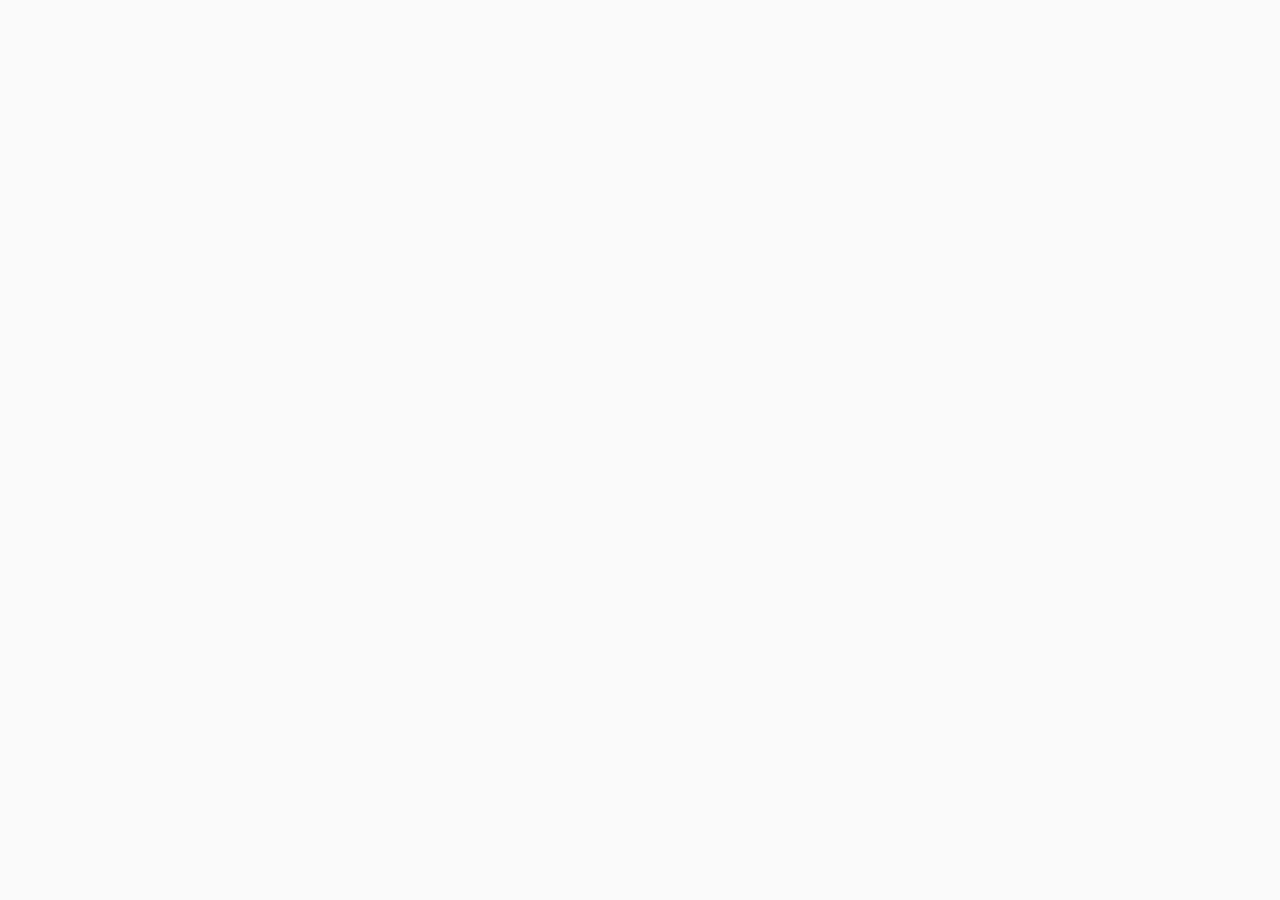
==== index.html @ a57f08d7 "Add site global styles" ====
<!DOCTYPE html>
<html lang="en">
<head>
  <meta charset="UTF-8">
  <meta http-equiv="X-UA-Compatible" content="IE=edge">
  <meta name="viewport" content="width=device-width, initial-scale=1.0">
  <title>Minimalist-Portfolio</title>

  <link rel="stylesheet" href="css/normalize.css">
  <link rel="stylesheet" href="css/main.css">
</head>
<body>
  <!-- SITE HEADEWR -->

  <!-- JAVASCRIPT -->
  <script src="js/main.js"></script>
</body>
</html>
---- css/main.css ----
* {
  box-sizing: border-box;
}

:root {
  --text-color: rgba(51, 50, 61, 0.8);
  --title-color: #33323d;
}

html {
  height: 100%;
}

body {
  height: 100%;
  margin: 0;
  padding: 0;
  font-family: "", "Arial", sans-serif;
  font-size: 12px;
  color: var(--text-color);
  background-color: #fafafa;
}

.button {
  margin: 0;
  padding: 17px 36px 17px 32px;
  border: 1px solid var(--title-color);
  letter-spacing: 2px;
  background-color: transparent;
  color: var(--title-color);
}

.container {
  width: 100%;
  max-width: 1150px;
  margin-left: auto;
  margin-right: auto;
  padding-left: 20px;
  padding-right: 20px;
}
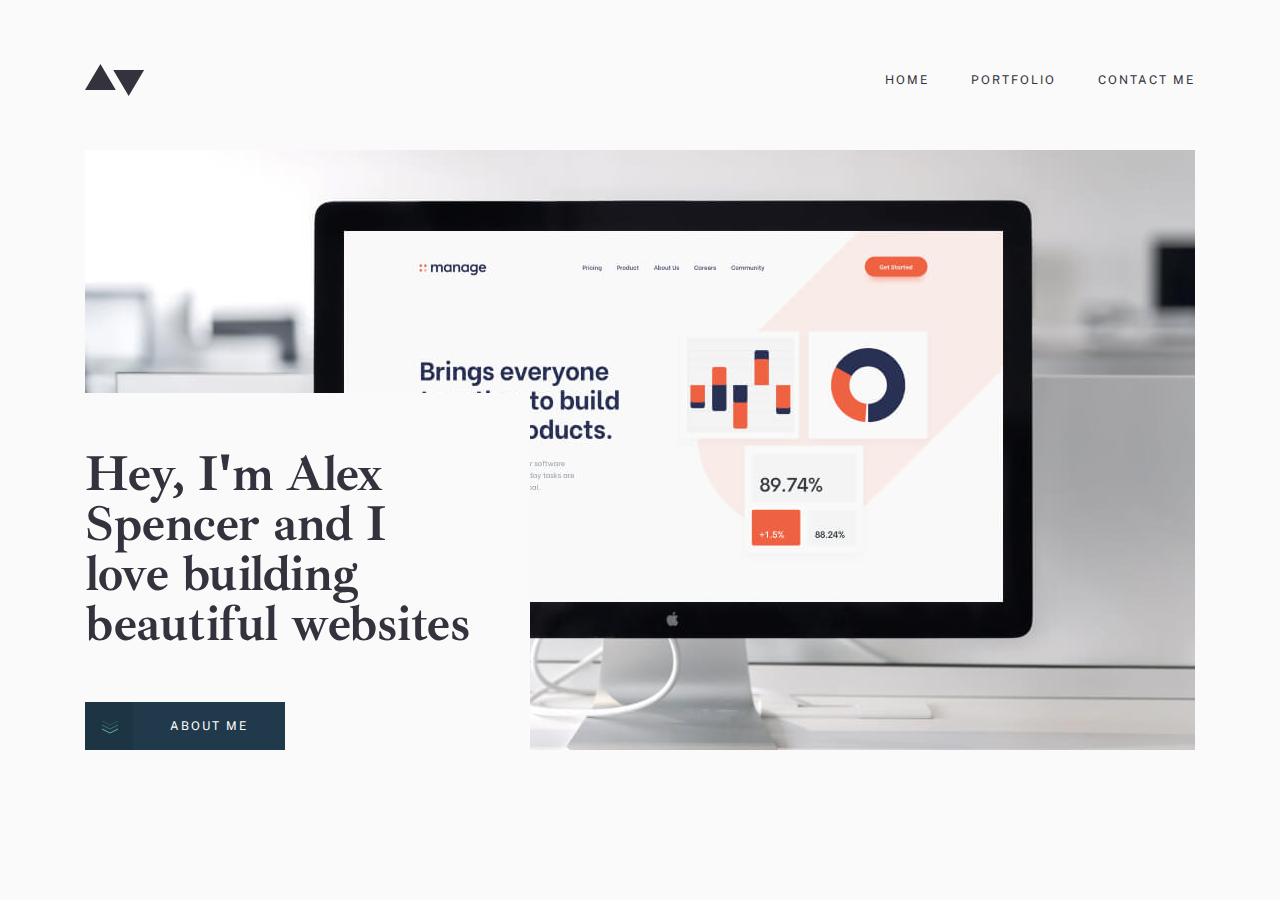
==== commit 4e22b2a3: "Add site header and hero styles" ====
--- a/index.html
+++ b/index.html
@@ -4,6 +4,11 @@
   <meta charset="UTF-8">
   <meta http-equiv="X-UA-Compatible" content="IE=edge">
   <meta name="viewport" content="width=device-width, initial-scale=1.0">
+
+  <link rel="preconnect" href="https://fonts.googleapis.com">
+  <link rel="preconnect" href="https://fonts.gstatic.com" crossorigin>
+  <link href="https://fonts.googleapis.com/css2?family=Ibarra+Real+Nova:wght@700&family=Public+Sans&display=swap" rel="stylesheet">
+
   <title>Minimalist-Portfolio</title>
 
   <link rel="stylesheet" href="css/normalize.css">
@@ -11,7 +16,31 @@
 </head>
 <body>
   <!-- SITE HEADEWR -->
+  <header class="site-header">
+    <div class="site-header__container container">
+      <a class="site-header__logo-link logo-link" href="#">
+        <img class="logo-link__img" src="img/Combined-Shape.svg" alt="logo" width="60" height="32">
+      </a>
+      <nav class="sitenav">
+        <ul class="sitenav__list">
+          <li class="sitenav__item"><a class="sitenav__link" href="index.html" target="blank">Home</a></li>
+          <li class="sitenav__item"><a class="sitenav__link" href="portfolio.html" target="blank">Portfolio</a></li>
+          <li class="sitenav__item"><a class="sitenav__link" href="contact.html" target="blank">Contact me</a></li>
+        </ul>
+      </nav>
+    </div>
+  </header>
 
+  <main class="main-content">
+    <div class="main-content__container container">
+      <div class="main-content__hero hero">
+        <div class="hero__block">
+          <h2 class="hero__title">Hey, I'm Alex Spencer and I love building beautiful websites</h2>
+          <a class="hero__button button" href="#">About me</a>
+        </div>
+      </div>
+    </div>
+  </main>
   <!-- JAVASCRIPT -->
   <script src="js/main.js"></script>
 </body>
--- a/css/main.css
+++ b/css/main.css
@@ -1,5 +1,10 @@
 * {
   box-sizing: border-box;
+}
+
+:focus {
+  outline: 2px solid green;
+  outline-offset: 2px;
 }
 
 :root {
@@ -15,13 +20,16 @@
   height: 100%;
   margin: 0;
   padding: 0;
-  font-family: "", "Arial", sans-serif;
+  font-weight: 400;
+  font-family: "Ibarra Real Nova", "Public Sans", "Arial", sans-serif;
   font-size: 12px;
   color: var(--text-color);
   background-color: #fafafa;
 }
 
 .button {
+  display: inline-block;
+  text-decoration: none;
   margin: 0;
   padding: 17px 36px 17px 32px;
   border: 1px solid var(--title-color);
@@ -37,4 +45,131 @@
   margin-right: auto;
   padding-left: 20px;
   padding-right: 20px;
-}+}
+
+
+/* SITE HEADER */
+
+.site-header__container {
+  display: flex;
+  justify-content: space-between;
+  align-items: center;
+  padding-top: 64px;
+  padding-bottom: 54px;
+}
+
+.site-header__logo-link {
+  margin-right: 40px;
+}
+
+.logo-link {
+  display: flex;
+}
+
+.logo-link__img {
+  display: block;
+  object-fit: contain;
+}
+
+.sitenav__list {
+  display: flex;
+  align-items: center;
+  margin: 0;
+  padding: 0;
+  list-style-type: none;
+}
+
+.sitenav__item:not(:last-child) {
+  margin-right: 42px;
+}
+
+.sitenav__link {
+  display: inline-block;
+  text-decoration: none;
+  text-transform: uppercase;
+  font-family: "Public sans";
+  line-height: 14px;
+  letter-spacing: 2px;
+  color: var(--title-color);
+  transition: color 0.3s ease;
+}
+
+.sitenav__link:hover {
+  color: tomato;
+}
+
+.js-sitenav-link {
+  color: #5fb4a2;
+}
+
+
+/* MAIN CONTENT */
+
+.main-content {
+  flex-grow: 1;
+}
+
+.main-content__container {
+}
+
+.main-content__hero {
+  padding-top: 243px;
+  background-image: url(../img/Bitmap.jpg);
+  background-repeat: no-repeat;
+  background-size: 1110px 600px;
+}
+
+.hero__block {
+  width: 445px;
+  padding-top: 56px;
+  padding-bottom: 55px;
+  background-color: #fafafa;
+}
+
+.hero__title {
+  max-width: 390px;
+  margin-top: 0;
+  margin-bottom: 53px;
+  letter-spacing: -0.5px;
+  font-weight: 700;
+  font-size: 50px;
+  line-height: 50px;
+  color: var(--title-color);
+}
+
+.hero__button {
+  position: relative;
+  width: 200px;
+  padding-left: 48px;
+  padding-right: 0;
+  border: 0;
+  line-height: 14px;
+  text-align: center;
+  letter-spacing: 2px;
+  text-transform: uppercase;
+  font-family: "Public Sans";
+  color: #fff;
+  background-color: #203a4c;
+}
+
+
+.hero__button::before {
+  content: "";
+  position: absolute;
+  left: 0;
+  top: 0;
+  width: 48px;
+  height: 48px;
+  background-color: rgba(0, 0, 0, 0.1);
+  background-image: url(../img/hero-btn.svg);
+  background-repeat: no-repeat;
+  background-position: 16px 18px;
+}
+
+.hero__button:hover {
+  opacity: 0.8;
+}
+
+.hero__button:active {
+  transform: translateY(2px);
+}
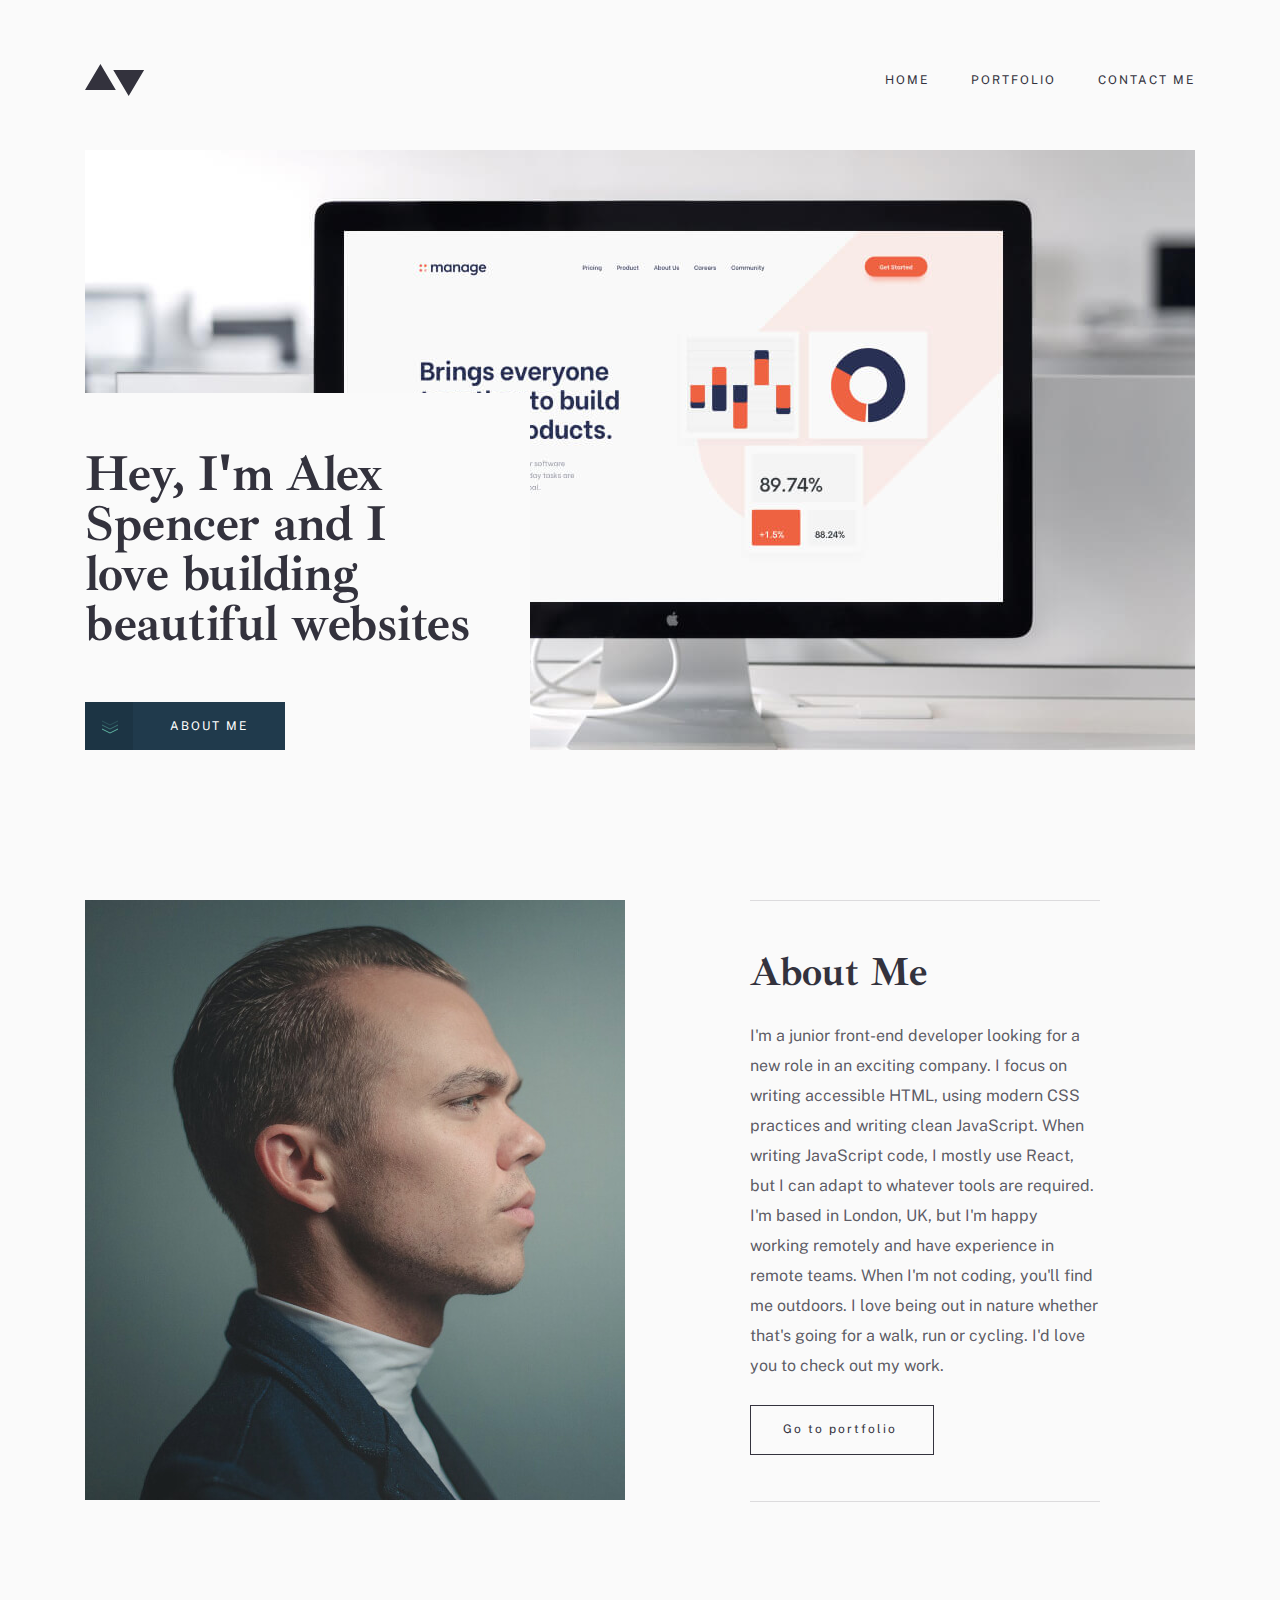
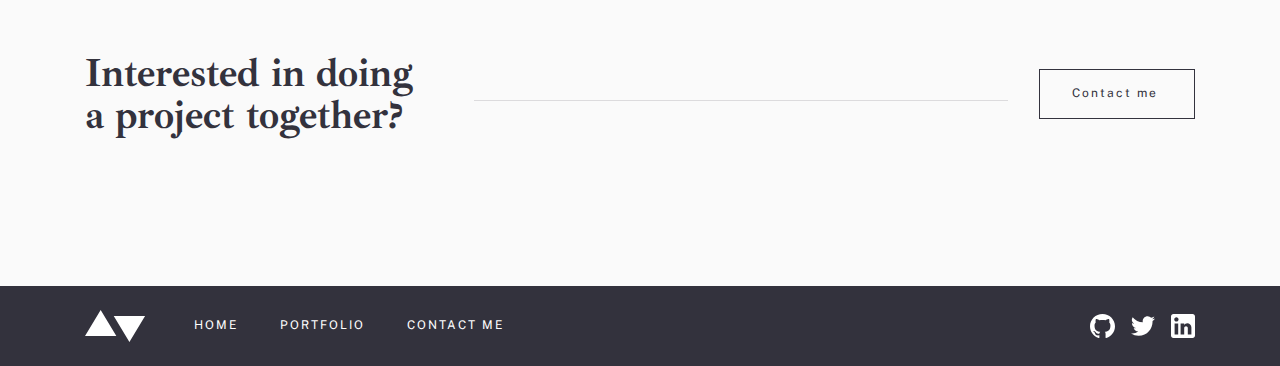
==== commit 73bc59f0: "Finished site styles" ====
--- a/index.html
+++ b/index.html
@@ -33,14 +33,60 @@
 
   <main class="main-content">
     <div class="main-content__container container">
+
+      <!-- HERO -->
       <div class="main-content__hero hero">
         <div class="hero__block">
           <h2 class="hero__title">Hey, I'm Alex Spencer and I love building beautiful websites</h2>
           <a class="hero__button button" href="#">About me</a>
         </div>
       </div>
+
+      <div class="main-content__about about">
+        <img class="about__img" src="img/about-img.jpg" alt="about me" srcset="img/about-img.jpg 1x, img/about-img@2x.jpg 2x" width="540" height="600">
+        <div class="about__block">
+          <h2 class="about__title">About Me</h2>
+          <p class="about__text">I'm a junior front-end developer looking for a new role in an exciting company. I focus on writing accessible HTML, using modern CSS practices and writing clean JavaScript. When writing JavaScript code, I mostly use React, but I can adapt to whatever tools are required. I'm based in London, UK, but I'm happy working remotely and have experience in remote teams. When I'm not coding, you'll find me outdoors. I love being out in nature whether that's going for a walk, run or cycling. I'd love you to check out my work.</p>
+          <a class="about__link button" href="#">Go to portfolio</a>
+        </div>
+      </div>
     </div>
   </main>
+
+  <!-- FOOTER -->
+  <footer class="site-footer">
+    <div class="site-footer__container container">
+      <div class="site-footer__footer-top footer-top">
+        <h2 class="footer-top__title">Interested in doing a project together?</h2>
+        <a class="footer-top__link button" href="#">Contact me</a>
+      </div>
+    </div>
+    <div class="site-footer__footer-bottom footer-bottom">
+      <div class="footer-bottom__container container">
+        <a class="site-footer__logo-link logo-link" href="#">
+          <svg class="logo-link__img" width="61" height="32" fill="none" xmlns="http://www.w3.org/2000/svg"><path fill-rule="evenodd" clip-rule="evenodd" d="M31.347 26.122 15.673 0 0 26.122h31.347ZM60.082 5.878 44.408 32 28.735 5.878h31.347Z" fill="#fff"/></svg>
+        </a>
+        <nav class="footer-bottom__sitenav sitenav">
+          <ul class="sitenav__list">
+            <li class="sitenav__item"><a class="sitenav__link" href="index.html" target="blank">Home</a></li>
+            <li class="sitenav__item"><a class="sitenav__link" href="portfolio.html" target="blank">Portfolio</a></li>
+            <li class="sitenav__item"><a class="sitenav__link" href="contact.html" target="blank">Contact me</a></li>
+          </ul>
+        </nav>
+        <div class="footer-bottom__addres">
+          <a class="footer-bottom__logo-link" href="#">
+            <svg width="25" height="24" fill="none" xmlns="http://www.w3.org/2000/svg"><path d="M12.5 0C5.594 0 0 5.51 0 12.305c0 5.437 3.581 10.048 8.547 11.674.625.116.854-.265.854-.592 0-.292-.01-1.066-.016-2.092-3.477.742-4.21-1.65-4.21-1.65-.569-1.42-1.39-1.8-1.39-1.8-1.133-.764.087-.748.087-.748 1.255.086 1.914 1.268 1.914 1.268 1.115 1.881 2.927 1.338 3.641 1.024.113-.797.434-1.338.792-1.646-2.776-.308-5.694-1.366-5.694-6.08 0-1.343.484-2.44 1.286-3.302-.14-.31-.562-1.562.11-3.256 0 0 1.047-.33 3.437 1.261 1-.273 2.063-.409 3.125-.415 1.063.006 2.125.142 3.125.415 2.375-1.591 3.422-1.261 3.422-1.261.672 1.694.25 2.945.125 3.256.797.861 1.281 1.959 1.281 3.302 0 4.727-2.921 5.767-5.703 6.07.438.369.844 1.123.844 2.276 0 1.647-.015 2.97-.015 3.37 0 .322.218.707.859.584 5-1.615 8.579-6.23 8.579-11.659C25 5.51 19.403 0 12.5 0Z" fill="currentColor"/></svg>
+          </a>
+          <a class="footer-bottom__logo-link" href="#">
+            <svg width="24" height="20" fill="none" xmlns="http://www.w3.org/2000/svg"><path d="M24 2.557a9.83 9.83 0 0 1-2.828.775A4.932 4.932 0 0 0 23.337.608a9.864 9.864 0 0 1-3.127 1.195A4.916 4.916 0 0 0 16.616.248c-3.179 0-5.515 2.966-4.797 6.045A13.978 13.978 0 0 1 1.671 1.149a4.93 4.93 0 0 0 1.523 6.574 4.903 4.903 0 0 1-2.229-.616c-.054 2.281 1.581 4.415 3.949 4.89a4.935 4.935 0 0 1-2.224.084 4.928 4.928 0 0 0 4.6 3.419A9.9 9.9 0 0 1 0 17.54a13.94 13.94 0 0 0 7.548 2.212c9.142 0 14.307-7.721 13.995-14.646A10.025 10.025 0 0 0 24 2.557Z" fill="currentColor"/></svg>
+          </a>
+          <a class="footer-bottom__logo-link" href="#">
+            <svg width="24" height="24" fill="none" xmlns="http://www.w3.org/2000/svg"><path fill-rule="evenodd" clip-rule="evenodd" d="M2.4 0h19.2C22.92 0 24 1.08 24 2.4v19.2c0 1.32-1.08 2.4-2.4 2.4H2.4C1.08 24 0 22.92 0 21.6V2.4C0 1.08 1.08 0 2.4 0Zm1.2 20.4h3.6V9.6H3.6v10.8ZM5.4 7.56c-1.2 0-2.16-.96-2.16-2.16 0-1.2.96-2.16 2.16-2.16 1.2 0 2.16.96 2.16 2.16 0 1.2-.96 2.16-2.16 2.16ZM16.8 20.4h3.6v-6.84c0-2.28-1.92-4.2-4.2-4.2-1.08 0-2.4.72-3 1.68V9.6H9.6v10.8h3.6v-6.36c0-.96.84-1.8 1.8-1.8.96 0 1.8.84 1.8 1.8v6.36Z" fill="currentColor"/></svg>
+          </a>
+        </div>
+      </div>
+    </div>
+  </footer>
   <!-- JAVASCRIPT -->
   <script src="js/main.js"></script>
 </body>
--- a/css/main.css
+++ b/css/main.css
@@ -17,6 +17,8 @@
 }
 
 body {
+  display: flex;
+  flex-direction: column;
   height: 100%;
   margin: 0;
   padding: 0;
@@ -34,8 +36,15 @@
   padding: 17px 36px 17px 32px;
   border: 1px solid var(--title-color);
   letter-spacing: 2px;
+  font-family: Public sans;
   background-color: transparent;
   color: var(--title-color);
+  transition: background-color 0.3s ease, color 0.3s ease;
+}
+
+.button:hover {
+  color: #fff;
+  background-color: var(--title-color);
 }
 
 .container {
@@ -109,9 +118,6 @@
   flex-grow: 1;
 }
 
-.main-content__container {
-}
-
 .main-content__hero {
   padding-top: 243px;
   background-image: url(../img/Bitmap.jpg);
@@ -122,7 +128,6 @@
 .hero__block {
   width: 445px;
   padding-top: 56px;
-  padding-bottom: 55px;
   background-color: #fafafa;
 }
 
@@ -152,6 +157,9 @@
   background-color: #203a4c;
 }
 
+.hero__button:active {
+  transform: translateY(2px);
+}
 
 .hero__button::before {
   content: "";
@@ -170,6 +178,130 @@
   opacity: 0.8;
 }
 
-.hero__button:active {
-  transform: translateY(2px);
-}
+
+/* ABOUT ME */
+.main-content__about {
+  display: flex;
+  padding-top: 150px;
+  padding-bottom: 150px;
+}
+
+.about__img {
+  width: 540px;
+  height: 600px;
+  object-fit: cover;
+  margin-right: 125px;
+}
+
+.about__block {
+  width: 350px;
+  padding-top: 50px;
+  padding-bottom: 46px;
+  border-top: 1px solid rgba(51, 50, 61, 0.15);
+  border-bottom: 1px solid rgba(51, 50, 61, 0.15);
+}
+
+.about__title {
+  margin-top: 0;
+  margin-bottom: 28px;
+  font-weight: 700;
+  font-size: 40px;
+  line-height: 42px;
+  letter-spacing: -0.4;
+  flex-grow: 1;
+  color: var(--title-color);
+}
+
+.about__text {
+  margin-top: 0;
+  margin-bottom: 24px;
+  font-weight: 400;
+  font-size: 16px;
+  line-height: 30px;
+  font-family: "Public sans";
+}
+
+
+/* FOOTER */
+
+.site-footer__footer-top {
+  display: flex;
+  align-items: center;
+  justify-content: space-between;
+  padding-bottom: 150px;
+}
+
+.footer-top {
+}
+
+.footer-top__title {
+  max-width: 350px;
+  margin: 0;
+  margin-right: 32px;
+  font-size: 40px;
+  line-height: 42px;
+  color: var(--title-color);
+}
+
+.footer-top__link {
+  position: relative;
+  margin-left: 32px;
+}
+
+.footer-top__link::before {
+  position: absolute;
+  top: 30px;
+  left: -566px;
+  width: 534px;
+  height: 1px;
+  background-color: rgba(51, 50, 61, 0.15);
+  content: "";
+}
+
+
+/* FOOTER BOTTOM */
+
+.site-footer__footer-bottom {
+  background-color: #33323d;
+}
+
+.footer-bottom__container {
+  display: flex;
+  align-items: center;
+  padding-top: 24px;
+  padding-bottom: 24px;
+  flex-grow: 1;
+}
+
+.site-footer__logo-link {
+  display: flex;
+  margin-right: 48px;
+}
+
+.footer-bottom__sitenav {
+  margin-right: auto;
+}
+
+footer .sitenav__link {
+  display: inline-block;
+  color: #fff;
+}
+
+.footer-bottom__logo-link:not(:last-child) {
+  margin-right: 16px;
+}
+
+.footer-bottom__addres {
+  display: flex;
+  align-items: center;
+}
+
+.footer-bottom__logo-link {
+  display: inline-flex;
+  color: #fff;
+  transition: color 0.3s ease;
+}
+
+.footer-bottom__logo-link:hover {
+  color: tomato;
+}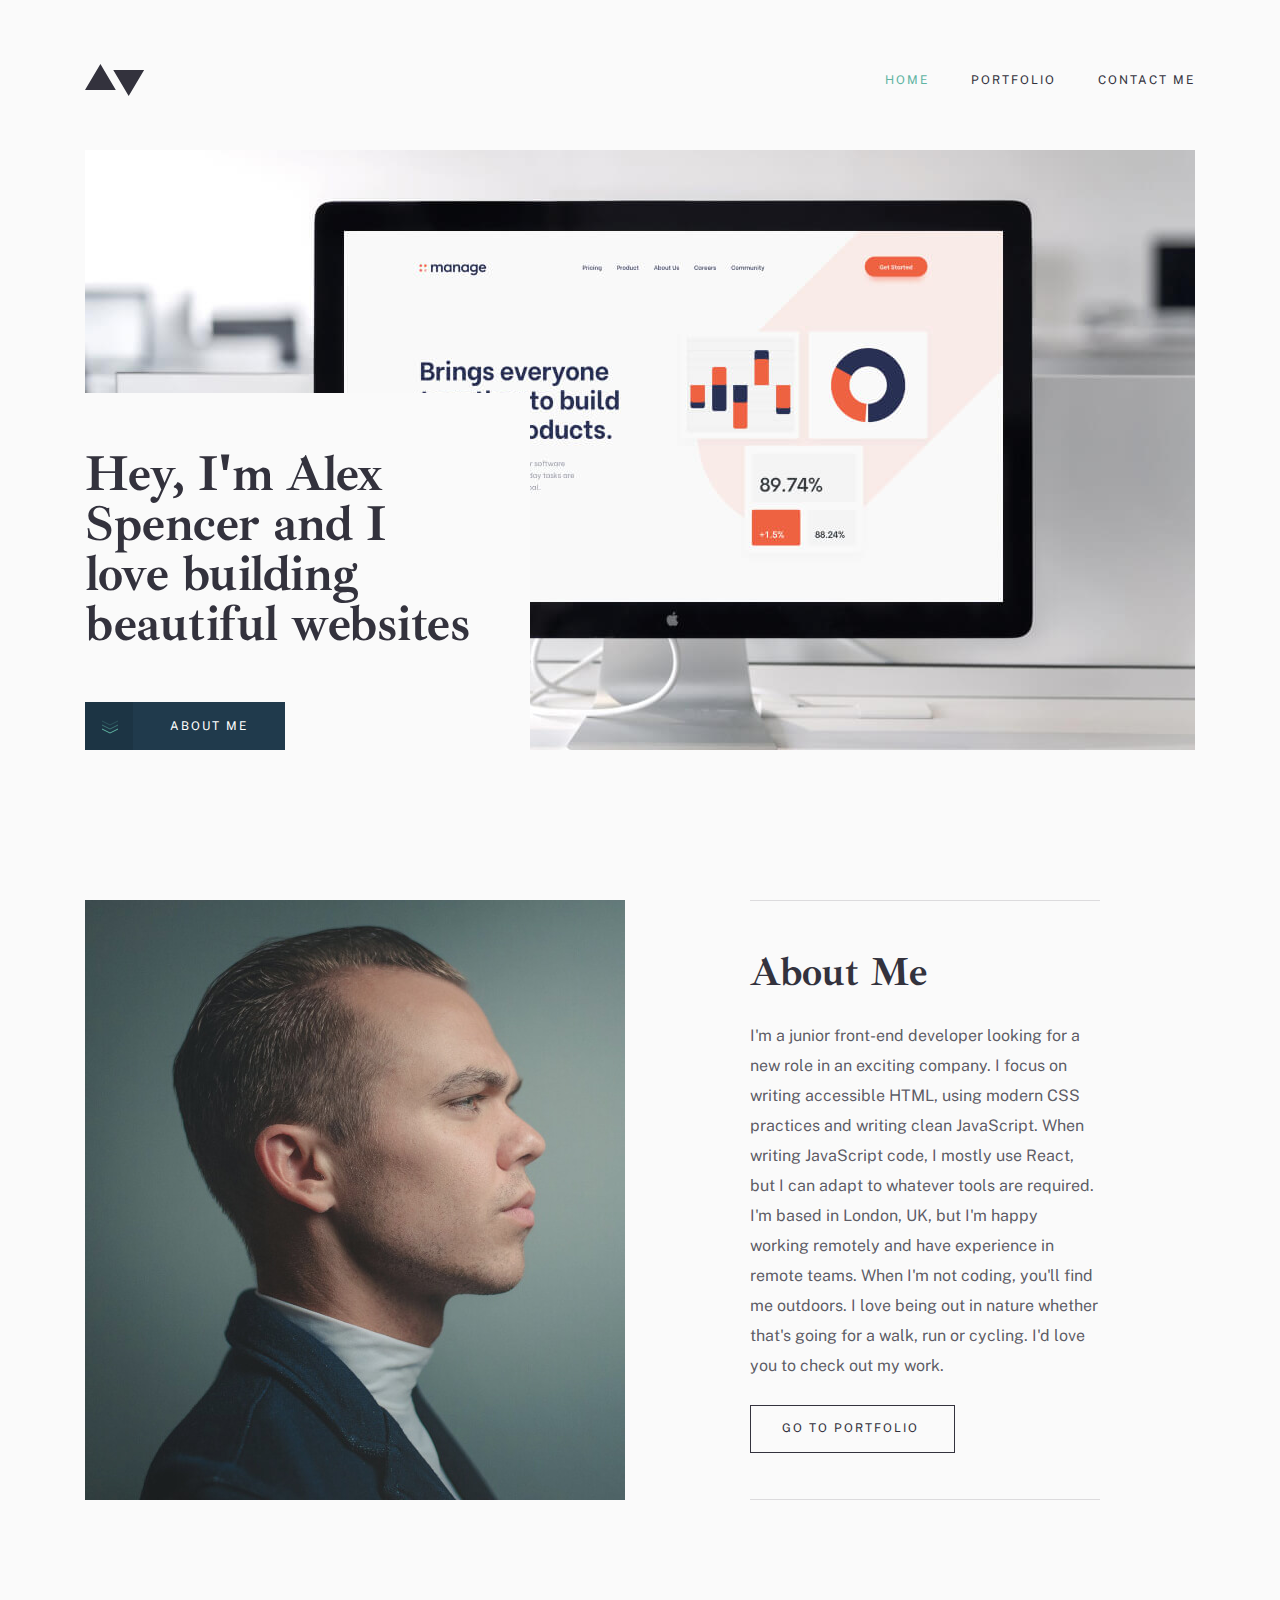
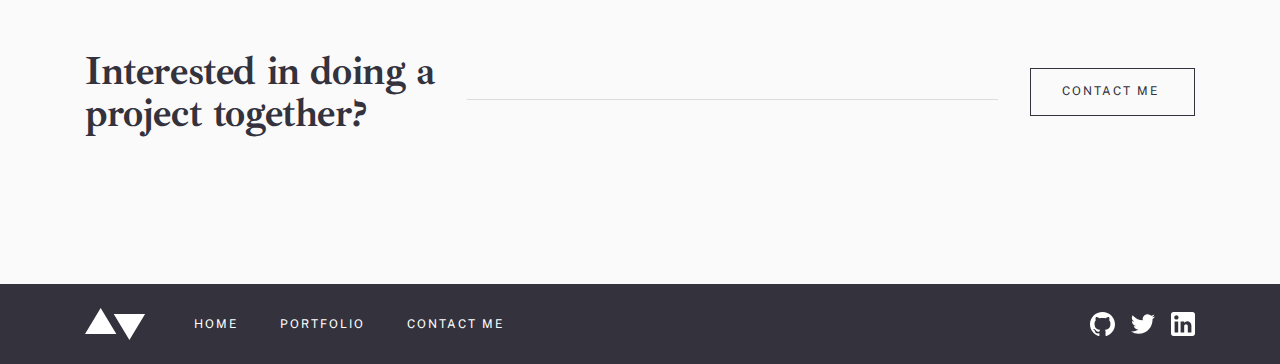
==== commit f6adb11d: "Errors found on the site have been corrected" ====
--- a/index.html
+++ b/index.html
@@ -23,7 +23,7 @@
       </a>
       <nav class="sitenav">
         <ul class="sitenav__list">
-          <li class="sitenav__item"><a class="sitenav__link" href="index.html" target="blank">Home</a></li>
+          <li class="sitenav__item"><a class="sitenav__link active-item" href="index.html" target="blank">Home</a></li>
           <li class="sitenav__item"><a class="sitenav__link" href="portfolio.html" target="blank">Portfolio</a></li>
           <li class="sitenav__item"><a class="sitenav__link" href="contact.html" target="blank">Contact me</a></li>
         </ul>
@@ -36,8 +36,9 @@
 
       <!-- HERO -->
       <div class="main-content__hero hero">
+        <img class="hero__img" src="img/Bitmap.jpg" alt="hero bg img" srcset="img/Bitmap.jpg 1x,  img/Bitmap@2x.jpg 2x">
         <div class="hero__block">
-          <h2 class="hero__title">Hey, I'm Alex Spencer and I love building beautiful websites</h2>
+          <h1 class="hero__title">Hey, I'm Alex Spencer and I love building beautiful websites</h1>
           <a class="hero__button button" href="#">About me</a>
         </div>
       </div>
@@ -50,17 +51,18 @@
           <a class="about__link button" href="#">Go to portfolio</a>
         </div>
       </div>
+
+        <div class="main-content__interest interest">
+          <h2 class="interest__title">Interested in doing a project together?</h2>
+          <a class="interest__link button" href="#">Contact me</a>
+        </div>
     </div>
   </main>
 
+
   <!-- FOOTER -->
+
   <footer class="site-footer">
-    <div class="site-footer__container container">
-      <div class="site-footer__footer-top footer-top">
-        <h2 class="footer-top__title">Interested in doing a project together?</h2>
-        <a class="footer-top__link button" href="#">Contact me</a>
-      </div>
-    </div>
     <div class="site-footer__footer-bottom footer-bottom">
       <div class="footer-bottom__container container">
         <a class="site-footer__logo-link logo-link" href="#">
--- a/css/main.css
+++ b/css/main.css
@@ -3,8 +3,8 @@
 }
 
 :focus {
-  outline: 2px solid green;
-  outline-offset: 2px;
+  outline: 3px dotted green;
+  outline-offset: 3px;
 }
 
 :root {
@@ -33,18 +33,24 @@
   display: inline-block;
   text-decoration: none;
   margin: 0;
-  padding: 17px 36px 17px 32px;
+  padding: 16px 35px 16px 31px;
   border: 1px solid var(--title-color);
   letter-spacing: 2px;
   font-family: Public sans;
+  text-transform: uppercase;
   background-color: transparent;
   color: var(--title-color);
   transition: background-color 0.3s ease, color 0.3s ease;
+  white-space: nowrap;
 }
 
 .button:hover {
   color: #fff;
   background-color: var(--title-color);
+}
+
+.button:active {
+  opacity: 0.6;
 }
 
 .container {
@@ -103,12 +109,12 @@
   transition: color 0.3s ease;
 }
 
+.active-item {
+  color: #5fb4a2;
+}
+
 .sitenav__link:hover {
-  color: tomato;
-}
-
-.js-sitenav-link {
-  color: #5fb4a2;
+  opacity: 0.8;
 }
 
 
@@ -118,14 +124,25 @@
   flex-grow: 1;
 }
 
+.main-content__container {
+  padding-bottom: 75px;
+}
+
 .main-content__hero {
-  padding-top: 243px;
-  background-image: url(../img/Bitmap.jpg);
-  background-repeat: no-repeat;
-  background-size: 1110px 600px;
+  position: relative;
+  margin-bottom: 75px;
+}
+
+.hero__img {
+  display: block;
+  width: 1110px;
+  height: 600px;
 }
 
 .hero__block {
+  position: absolute;
+  bottom: 0;
+  left: 0;
   width: 445px;
   padding-top: 56px;
   background-color: #fafafa;
@@ -147,6 +164,8 @@
   width: 200px;
   padding-left: 48px;
   padding-right: 0;
+  padding-top: 17px;
+  padding-bottom: 17px;
   border: 0;
   line-height: 14px;
   text-align: center;
@@ -182,19 +201,26 @@
 /* ABOUT ME */
 .main-content__about {
   display: flex;
-  padding-top: 150px;
-  padding-bottom: 150px;
+  padding-top: 75px;
+  padding-bottom: 75px;
 }
 
 .about__img {
+  display: block;
   width: 540px;
   height: 600px;
   object-fit: cover;
   margin-right: 125px;
 }
 
+.about__link {
+  text-transform: uppercase;
+  letter-spacing: 2px;
+}
+
 .about__block {
-  width: 350px;
+  width: 100%;
+  max-width: 350px;
   padding-top: 50px;
   padding-bottom: 46px;
   border-top: 1px solid rgba(51, 50, 61, 0.15);
@@ -224,38 +250,37 @@
 
 /* FOOTER */
 
-.site-footer__footer-top {
+.main-content__interest {
   display: flex;
   align-items: center;
   justify-content: space-between;
-  padding-bottom: 150px;
-}
-
-.footer-top {
-}
-
-.footer-top__title {
+  padding-top: 75px;
+  padding-bottom: 75px;
+}
+
+
+.main-content__interest::before {
+  width: 100%;
+  height: 1px;
+  margin-top: 14px;
+  background-color: rgba(51, 50, 61, 0.15);
+  content: "";
+}
+
+.interest__title {
+  order: -1;
+  width: 100%;
   max-width: 350px;
   margin: 0;
   margin-right: 32px;
   font-size: 40px;
   line-height: 42px;
-  color: var(--title-color);
-}
-
-.footer-top__link {
-  position: relative;
+  letter-spacing: -0.4px;
+  color: var(--title-color);
+}
+
+.interest__link {
   margin-left: 32px;
-}
-
-.footer-top__link::before {
-  position: absolute;
-  top: 30px;
-  left: -566px;
-  width: 534px;
-  height: 1px;
-  background-color: rgba(51, 50, 61, 0.15);
-  content: "";
 }
 
 
@@ -303,5 +328,104 @@
 }
 
 .footer-bottom__logo-link:hover {
-  color: tomato;
+  color: #5fb4a2;
+}
+
+
+/* PORTFOLIO INDEX */
+
+.main-content__feature {
+  display: flex;
+  justify-content: space-between;
+  padding-top: 40px;
+  padding-bottom: 40px;
+  padding-right: 95px;
+}
+
+.feature-last {
+  padding-bottom: 75px;
+}
+
+.feature__block-img {
+  width: 540px;
+  height: 500px;
+  padding: 50px 54px 0;
+  background-color: transparent;
+  overflow: hidden;
+  flex-shrink: 0;
+}
+
+.manage-img-block {
+  background-color: #ffefec;
+}
+
+.bookmark-img-block {
+  background-color: #4f63d8;
+}
+
+.insure-img-block {
+  background-color: #9A99AB;
+}
+
+.fylo-img-block {
+  background-color: #41b4d3;
+}
+
+.main-content__feature:nth-child(2n) {
+  padding-left: 95px;
+  padding-right: 0;
+  display: flex;
+  flex-direction: row-reverse;
+}
+
+
+.manage-img {
+  box-shadow: 0px 2px 46px 0px #F3603C19;
+}
+
+.bookmark-img {
+  box-shadow: 20px 20px 0px 0px #00000026;
+}
+
+.feature__content {
+  width: 350px;
+  padding-top: 103px;
+  padding-bottom: 103px;
+  border-top: 1px solid rgba(51, 50, 61, 0.15);
+  border-bottom: 1px solid rgba(51, 50, 61, 0.15);
+}
+
+.feature__title {
+  margin-top: 0;
+  margin-bottom: 28px;
+  font-weight: 700;
+  font-size: 40px;
+  line-height: 42px;
+  flex-grow: 1;
+  letter-spacing: -0.4px;
+  color: var(--title-color);
+}
+
+.feature__text {
+  max-width: 310px;
+  margin-top: 0;
+  margin-bottom: 24px;
+  font-size: 16px;
+  line-height: 30px;
+  font-family: Public sasn;
+}
+
+
+/* MANAGE BLOCK */
+
+.main-content__manage-hero {
+  padding-top: 40px;
+  padding-bottom: 40px;
+}
+
+.manage-hero__block {
+  height: 600px;
+  padding-left: 108px;
+  padding-right: 108px;
+  background-color: #ffefec;
 }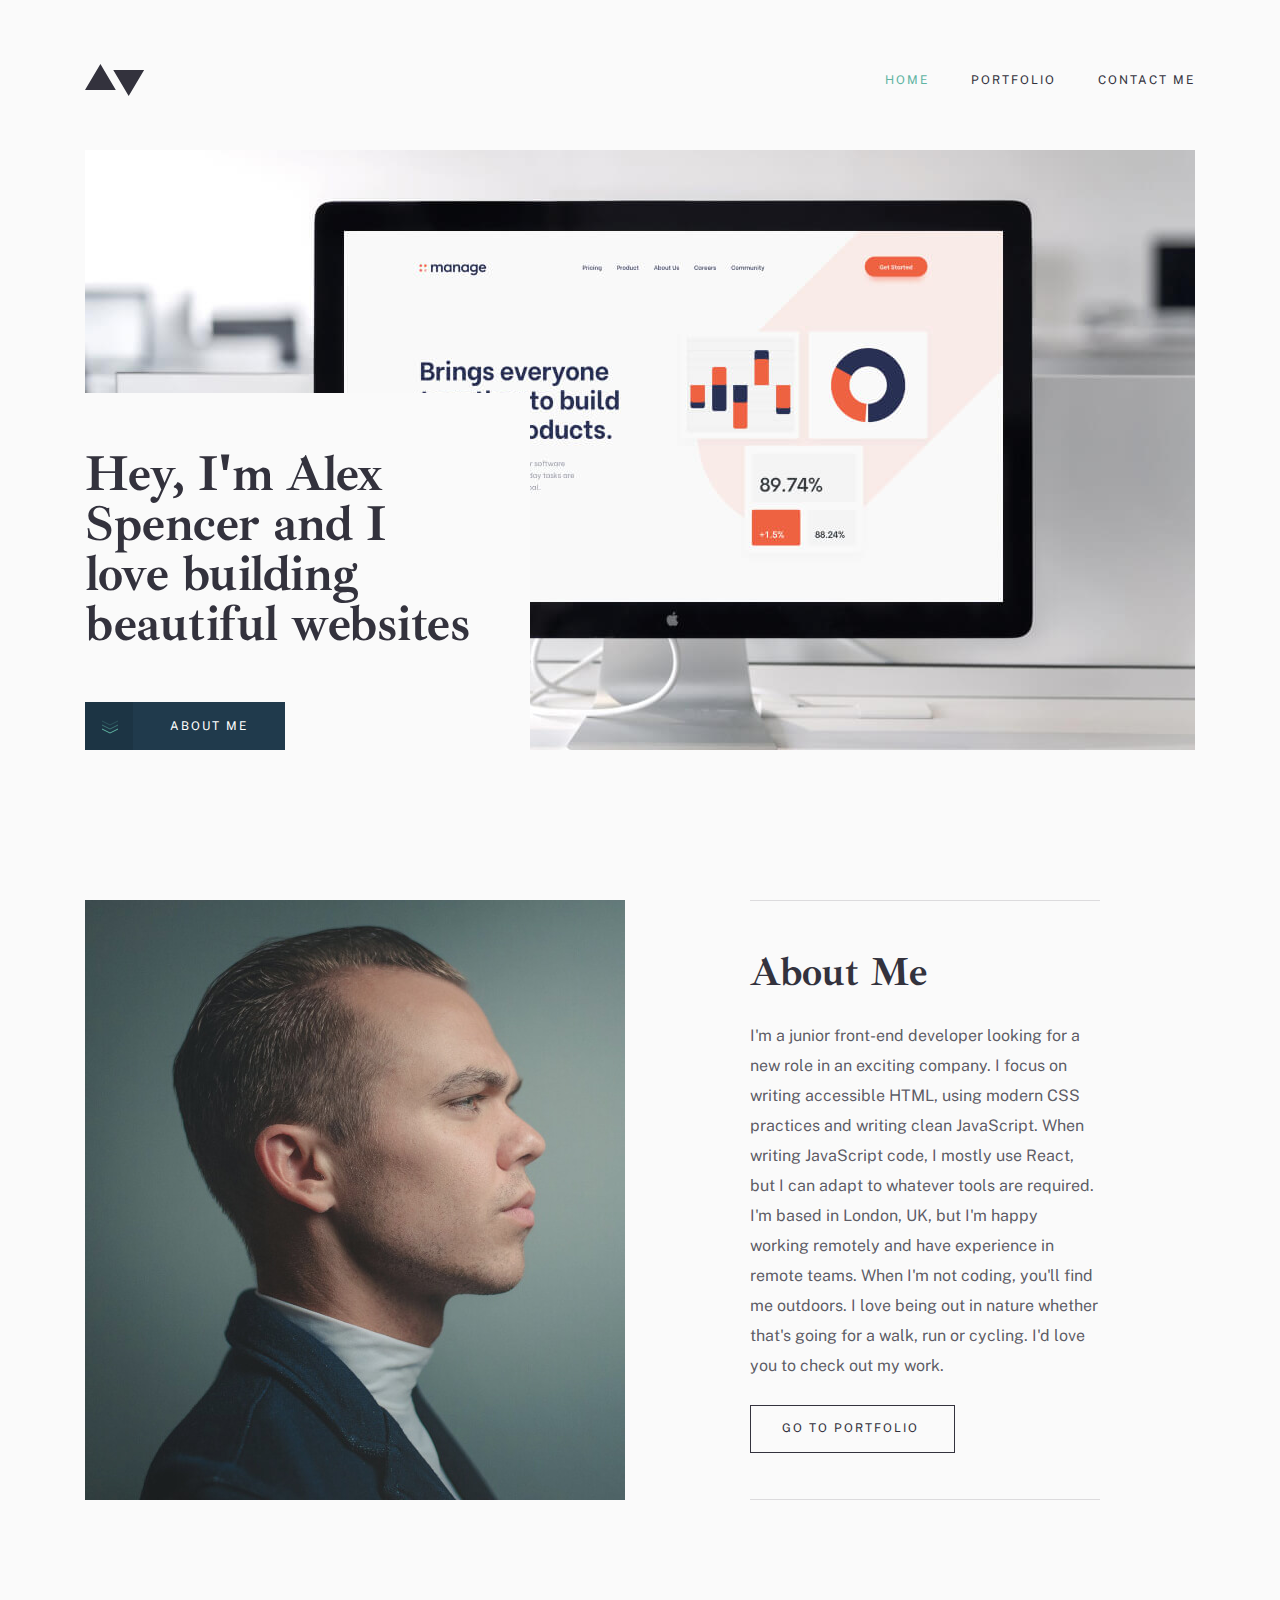
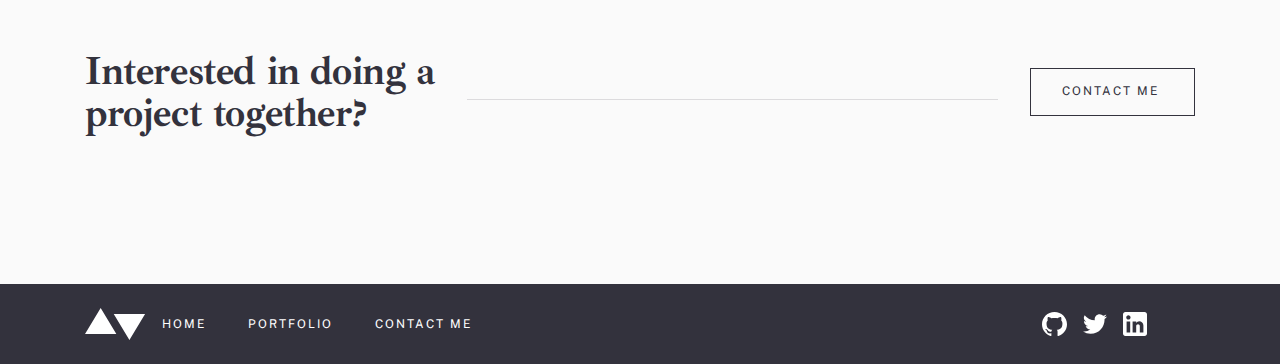
==== commit 60d0c394: "Add contact page" ====
--- a/index.html
+++ b/index.html
@@ -54,7 +54,7 @@
 
         <div class="main-content__interest interest">
           <h2 class="interest__title">Interested in doing a project together?</h2>
-          <a class="interest__link button" href="#">Contact me</a>
+          <a class="interest__link button" href="contact.html">Contact me</a>
         </div>
     </div>
   </main>
@@ -63,32 +63,33 @@
   <!-- FOOTER -->
 
   <footer class="site-footer">
-    <div class="site-footer__footer-bottom footer-bottom">
-      <div class="footer-bottom__container container">
+    <div class="site-footer__wrapper">
+      <div class="site-footer__container container">
         <a class="site-footer__logo-link logo-link" href="#">
           <svg class="logo-link__img" width="61" height="32" fill="none" xmlns="http://www.w3.org/2000/svg"><path fill-rule="evenodd" clip-rule="evenodd" d="M31.347 26.122 15.673 0 0 26.122h31.347ZM60.082 5.878 44.408 32 28.735 5.878h31.347Z" fill="#fff"/></svg>
         </a>
-        <nav class="footer-bottom__sitenav sitenav">
+        <nav class="site-footer__sitenav sitenav">
           <ul class="sitenav__list">
             <li class="sitenav__item"><a class="sitenav__link" href="index.html" target="blank">Home</a></li>
             <li class="sitenav__item"><a class="sitenav__link" href="portfolio.html" target="blank">Portfolio</a></li>
             <li class="sitenav__item"><a class="sitenav__link" href="contact.html" target="blank">Contact me</a></li>
           </ul>
         </nav>
-        <div class="footer-bottom__addres">
-          <a class="footer-bottom__logo-link" href="#">
+        <div class="site-footer__addres">
+          <a class="site-footer__logo-link" href="#">
             <svg width="25" height="24" fill="none" xmlns="http://www.w3.org/2000/svg"><path d="M12.5 0C5.594 0 0 5.51 0 12.305c0 5.437 3.581 10.048 8.547 11.674.625.116.854-.265.854-.592 0-.292-.01-1.066-.016-2.092-3.477.742-4.21-1.65-4.21-1.65-.569-1.42-1.39-1.8-1.39-1.8-1.133-.764.087-.748.087-.748 1.255.086 1.914 1.268 1.914 1.268 1.115 1.881 2.927 1.338 3.641 1.024.113-.797.434-1.338.792-1.646-2.776-.308-5.694-1.366-5.694-6.08 0-1.343.484-2.44 1.286-3.302-.14-.31-.562-1.562.11-3.256 0 0 1.047-.33 3.437 1.261 1-.273 2.063-.409 3.125-.415 1.063.006 2.125.142 3.125.415 2.375-1.591 3.422-1.261 3.422-1.261.672 1.694.25 2.945.125 3.256.797.861 1.281 1.959 1.281 3.302 0 4.727-2.921 5.767-5.703 6.07.438.369.844 1.123.844 2.276 0 1.647-.015 2.97-.015 3.37 0 .322.218.707.859.584 5-1.615 8.579-6.23 8.579-11.659C25 5.51 19.403 0 12.5 0Z" fill="currentColor"/></svg>
           </a>
-          <a class="footer-bottom__logo-link" href="#">
+          <a class="site-footer__logo-link" href="#">
             <svg width="24" height="20" fill="none" xmlns="http://www.w3.org/2000/svg"><path d="M24 2.557a9.83 9.83 0 0 1-2.828.775A4.932 4.932 0 0 0 23.337.608a9.864 9.864 0 0 1-3.127 1.195A4.916 4.916 0 0 0 16.616.248c-3.179 0-5.515 2.966-4.797 6.045A13.978 13.978 0 0 1 1.671 1.149a4.93 4.93 0 0 0 1.523 6.574 4.903 4.903 0 0 1-2.229-.616c-.054 2.281 1.581 4.415 3.949 4.89a4.935 4.935 0 0 1-2.224.084 4.928 4.928 0 0 0 4.6 3.419A9.9 9.9 0 0 1 0 17.54a13.94 13.94 0 0 0 7.548 2.212c9.142 0 14.307-7.721 13.995-14.646A10.025 10.025 0 0 0 24 2.557Z" fill="currentColor"/></svg>
           </a>
-          <a class="footer-bottom__logo-link" href="#">
+          <a class="site-footer__logo-link" href="#">
             <svg width="24" height="24" fill="none" xmlns="http://www.w3.org/2000/svg"><path fill-rule="evenodd" clip-rule="evenodd" d="M2.4 0h19.2C22.92 0 24 1.08 24 2.4v19.2c0 1.32-1.08 2.4-2.4 2.4H2.4C1.08 24 0 22.92 0 21.6V2.4C0 1.08 1.08 0 2.4 0Zm1.2 20.4h3.6V9.6H3.6v10.8ZM5.4 7.56c-1.2 0-2.16-.96-2.16-2.16 0-1.2.96-2.16 2.16-2.16 1.2 0 2.16.96 2.16 2.16 0 1.2-.96 2.16-2.16 2.16ZM16.8 20.4h3.6v-6.84c0-2.28-1.92-4.2-4.2-4.2-1.08 0-2.4.72-3 1.68V9.6H9.6v10.8h3.6v-6.36c0-.96.84-1.8 1.8-1.8.96 0 1.8.84 1.8 1.8v6.36Z" fill="currentColor"/></svg>
           </a>
         </div>
       </div>
     </div>
   </footer>
+
   <!-- JAVASCRIPT -->
   <script src="js/main.js"></script>
 </body>
--- a/css/main.css
+++ b/css/main.css
@@ -286,11 +286,11 @@
 
 /* FOOTER BOTTOM */
 
-.site-footer__footer-bottom {
+.site-footer__wrapper {
   background-color: #33323d;
 }
 
-.footer-bottom__container {
+.site-footer__container {
   display: flex;
   align-items: center;
   padding-top: 24px;
@@ -303,7 +303,7 @@
   margin-right: 48px;
 }
 
-.footer-bottom__sitenav {
+.site-footer__sitenav {
   margin-right: auto;
 }
 
@@ -312,22 +312,22 @@
   color: #fff;
 }
 
-.footer-bottom__logo-link:not(:last-child) {
+.site-footer__logo-link:not(:last-child) {
   margin-right: 16px;
 }
 
-.footer-bottom__addres {
+.site-footer__addres {
   display: flex;
   align-items: center;
 }
 
-.footer-bottom__logo-link {
+.site-footer__logo-link {
   display: inline-flex;
   color: #fff;
   transition: color 0.3s ease;
 }
 
-.footer-bottom__logo-link:hover {
+.site-footer__logo-link:hover {
   color: #5fb4a2;
 }
 
@@ -423,9 +423,404 @@
   padding-bottom: 40px;
 }
 
-.manage-hero__block {
-  height: 600px;
-  padding-left: 108px;
-  padding-right: 108px;
-  background-color: #ffefec;
+.manage-hero__img{
+  width: 1110px;
+  height: 500px;
+  object-fit: cover;
+}
+
+.main-content__project {
+  display: flex;
+  align-items: flex-start;
+  padding-top: 71px;
+  padding-bottom: 24px;
+}
+
+.project__content-block {
+  width: 100%;
+  max-width: 350px;
+  padding-top: 48px;
+  padding-bottom: 48px;
+  margin-right: 125px;
+  border-top: 1px solid rgba(51, 50, 61, 0.15);
+  border-bottom: 1px solid rgba(51, 50, 61, 0.15);
+}
+
+.content-block__title {
+  margin-top: 0;
+  margin-bottom: 29px;
+  font-weight: 700;
+  font-size: 40px;
+  line-height: 42px;
+  letter-spacing: -0.4px;
+  flex-grow: 1;
+  color: var(--title-color);
+}
+
+.content-block__text {
+  margin-top: 0;
+  margin-bottom: 23px;
+  font-size: 15px;
+  line-height: 30px;
+  letter-spacing: -0.1px;
+  font-family: "Public sans";
+}
+
+.content-block__links {
+  display: flex;
+  flex-wrap: wrap;
+  margin-bottom: 32px;
+}
+
+.content-block__links span:first-child {
+  display: inline-block;
+  margin-bottom: 16px;
+}
+
+.content-block__link {
+  display: inline-block;
+  text-decoration: none;
+  color: #5fb4a2;
+  font-weight: 700;
+  font-size: 16px;
+  line-height: 30px;
+  font-family: "Public sans";
+  white-space: nowrap;
+}
+
+.project__feature-block {
+  width: 100%;
+  max-width: 635px;
+}
+
+.feature-block__title {
+  margin-top: 0;
+  margin-bottom: 28px;
+  font-weight: 400;
+  font-size: 32px;
+  line-height: 42px;
+  letter-spacing: -1px;
+  color: var(--title-color);
+}
+
+.feature-block__text {
+  margin-top: 0;
+  margin-bottom: 40px;
+  font-family: "Public sans";
+  font-size: 15px;
+  line-height: 30px;
+}
+
+.feature-block__text span {
+  display: inline-block;
+  text-decoration: underline;
+}
+
+.feature-block__heading {
+  margin-top: 0;
+  margin-bottom: 28px;
+  font-weight: 400;
+  font-size: 32px;
+  line-height: 42px;
+  letter-spacing: -1px;
+  color: var(--title-color);
+}
+
+.feature-block__img {
+  display: block;
+  width: 635px;
+  height: 400px;
+  object-fit: cover;
+}
+
+.feature-block-img-last {
+  margin-bottom: 35px;
+}
+
+.project__binder {
+  display: flex;
+  align-items: center;
+  justify-content: space-between;
+  margin-top: 40px;
+  margin-bottom: 40px;
+  border-top: 1px solid rgba(51, 50, 61, 0.15);
+  border-bottom: 1px solid rgba(51, 50, 61, 0.15);
+}
+
+.binder__link {
+  position: relative;
+  display: inline-flex;
+  width: 50%;
+  height: 130px;
+  text-decoration: none;
+  font-size: 32px;
+  line-height: 36px;
+  letter-spacing: -0.5px;
+  color: var(--title-color);
+}
+
+.binder__link-retangle {
+  display: inline-block;
+  width: 12px;
+  height: 12px;
+  margin-top: 57px;
+  margin-right: 27px;
+  align-items: center;
+  border-top: 2px solid var(--title-color);
+  border-left: 2px solid var(--title-color);
+  transform: rotate(-45deg);
+}
+
+.binder__link-retangle-right {
+  margin-right: 0;
+  border: 0;
+  margin-left: 26px;
+  border-top: 2px solid var(--title-color);
+  border-right: 2px solid var(--title-color);
+  transform: rotate(45deg);
+}
+
+.binder__link:last-child {
+  flex-direction: row-reverse;
+  text-align: end;
+  justify-content: end;
+  border-left: 1px solid rgba(51, 50, 61, 0.15);
+}
+
+.binder__link::before {
+  position: absolute;
+  top: 0;
+  left: 0;
+  content: "";
+  width: 100%;
+  height: 130px;
+}
+
+.binder__link-title {
+  display: inline-block;
+  padding-top: 32px;
+}
+
+.binder__sign {
+  display: block;
+  font-size: 16px;
+  line-height: 30px;
+  font-family: "Public sans";
+  color: var(--text-color);
+  opacity: 0.5;
+}
+
+
+/* CONTACT ME */
+
+.main-content__info {
+  display: flex;
+  padding-top: 48px;
+  padding-bottom: 48px;
+  align-items: flex-start;
+  justify-content: space-between;
+  border-top: 1px solid rgba(51, 50, 61, 0.15);
+}
+
+.info__title {
+  width: 100%;
+  max-width: 350px;
+  margin: 0;
+  margin-right: 20px;
+  flex-grow: 1;
+  font-weight: 700;
+  font-size: 40px;
+  line-height: 42px;
+  letter-spacing: -0.4px;
+  color: var(--title-color);
+}
+
+.info__block {
+  width: 100%;
+  max-width: 635px;
+}
+
+.info__text {
+  margin-top: 0;
+  margin-bottom: 24px;
+  font-family: "Public sans";
+  font-size: 16px;
+  line-height: 30px;
+}
+
+.info__list {
+  display: flex;
+  align-items: center;
+  padding: 0;
+  margin: 0;
+  list-style-type: none;
+}
+
+.info__item:not(:last-child) {
+  margin-right: 16px;
+}
+
+.info__logo-link {
+  display: inline-flex;
+  color: var(--title-color);
+  transition: color 0.3s ease;
+}
+
+.info__logo-link:hover {
+  color: #5fb4a2;
+}
+
+/* CONTACT FORM */
+.main-content__contact {
+  display: flex;
+  padding-top: 47px;
+  padding-bottom: 34px;
+  align-items: flex-start;
+  justify-content: space-between;
+}
+
+.contact__form {
+  display: flex;
+  flex-direction: column;
+  width: 100%;
+  max-width: 635px;
+  align-items: flex-start;
+}
+
+.contact__input-wrapper {
+  position: relative;
+  width: 100%;
+}
+
+.contact__error-name {
+  position: absolute;
+  top: 90px;
+  left: 0;
+}
+
+.contact__input-email-wrapper {
+  position: relative;
+  width: 100%;
+}
+
+.contact__error-email {
+  position: absolute;
+  top: 90px;
+  left: 0;
+}
+
+.contact__input-textarea-wrapper {
+  position: relative;
+}
+
+.contact__error-textarea {
+  position: absolute;
+  left: 0;
+  bottom: 4px;
+}
+
+.contact__name-label {
+  margin-bottom: 8px;
+  font-weight: 700;
+  font-size: 13px;
+  line-height: 30px;
+  font-family: "Public sans";
+}
+
+.contact__error-info {
+  display: inline-block;
+  white-space: nowrap;
+  font-weight: 700;
+  font-size: 10px;
+  line-height: 12px;
+  color: #f43030;
+  font-style: italic;
+}
+
+.error-message {
+  display: none;
+}
+
+.input-global-style {
+  width: 100%;
+  padding: 9px 16px;
+  margin-bottom: 24px;
+  background-color: rgba(51, 50, 61, 0.1);
+  border: 0;
+  font-family: "Public sans";
+  font-size: 13px;
+  line-height: 30px;
+  color: var(--title-color);
+}
+
+.contact__name-input:not(:focus):not(:placeholder-shown):valid {
+  border-color: #5fb4a2;
+}
+
+.contact__email-input:not(:focus):not(:placeholder-shown):invalid {
+  border-color: #f43030;
+}
+
+.contact__textarea:not(:focus):not(:placeholder-shown):valid {
+  border-color: #5fb4a2;
+}
+
+.contact__email-input:not(:focus):not(:placeholder-shown):invalid ~ .error-message {
+  display: block;
+}
+
+.input-global-style::placeholder {
+  font-size: 13px;
+  line-height: 30px;
+  opacity: 0.4;
+  font-family: "Public sans";
+}
+
+.contact__name-input {
+  border: 1px solid transparent;
+
+}
+
+.contact__email-input {
+  border: 1px solid transparent;
+}
+
+.contact__textarea {
+  max-width: 635px;
+  min-width: 635px;
+  min-height: 72px;
+  padding: 9px 16px;
+  margin-bottom: 24px;
+  border: 0;
+  border: 1px solid transparent;
+  font-family: "Public sans";
+  font-size: 13px;
+  line-height: 30px;
+  color: var(--title-color);
+  background-color: rgba(51, 50, 61, 0.1);
+  overflow: hidden;
+}
+
+.contact__textarea::placeholder {
+  color: var(--tite-color);
+  opacity: 0.4;
+}
+
+textarea:not(:focus):not(:placeholder-shown):required:invalid ~ .error-message {
+  display: block;
+}
+
+textarea:required {
+  box-shadow: none;
+}
+
+.contact__button {
+  color: #fff;
+  background-color: var(--title-color);
+  cursor: pointer;
+}
+
+.contact__button:hover {
+  color: var(--title-color);
+  background-color: #fff;
 }